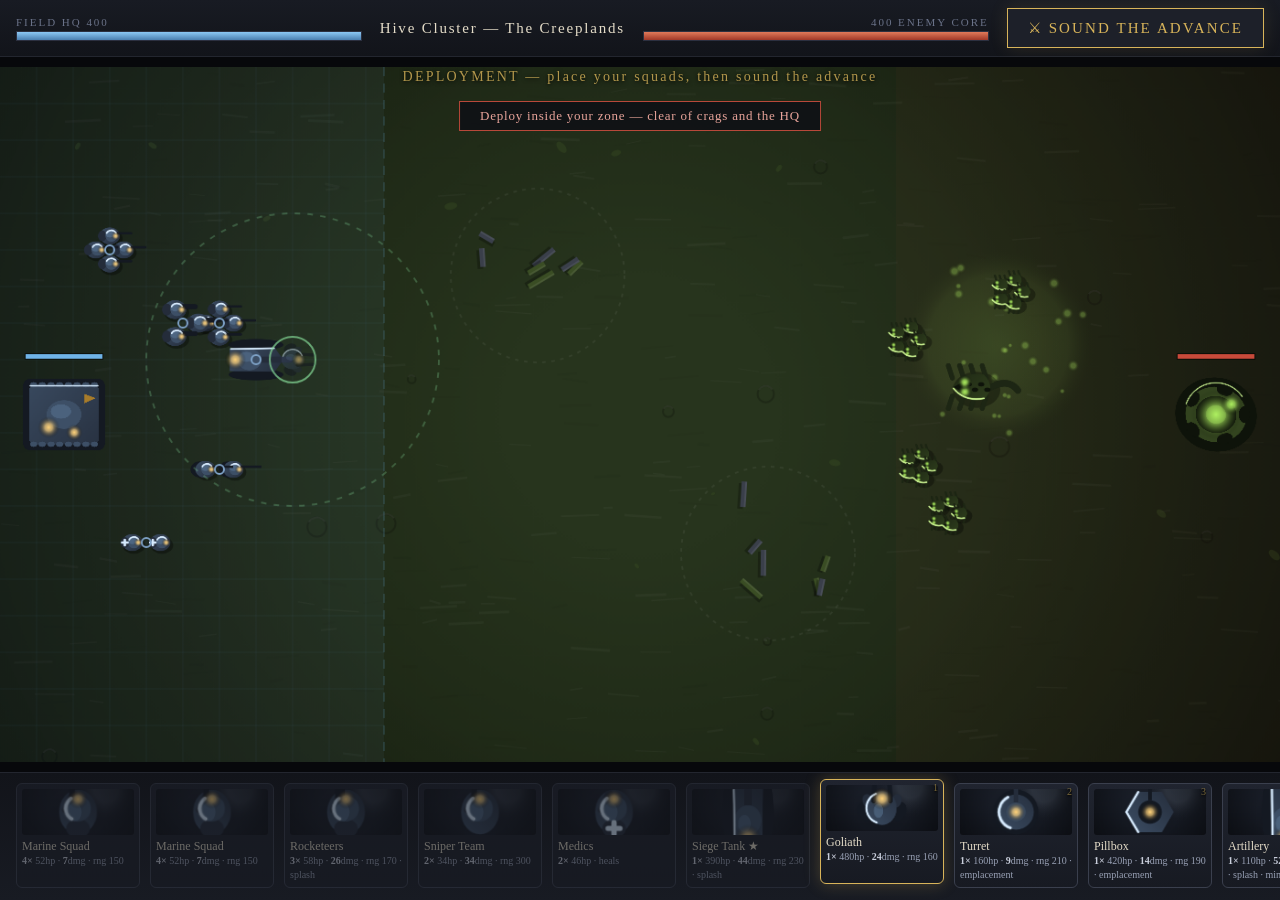
==== test_battle.html @ eaf5f0dc "Initial commit: Trifold Ironmarch Co-Authored-By: Claude Fable 5 <noreply@anthropic.com>" ====
<!DOCTYPE html>
<html>
<head>
<meta charset="utf-8">
<title>ironmarch dev harness</title>
<link rel="stylesheet" href="css/style.css">
</head>
<body>
<div id="title" class="screen hidden"><button id="btnStart"></button><button id="btnResume"></button><p id="titleStats"></p></div>
<div id="map" class="screen hidden">
  <div class="topBar"><div><div id="mapActName" class="actName"></div><div id="mapBlurb" class="dim small"></div></div>
  <div class="topStats"><span id="barScrap" class="stat gold"></span><span id="barRoster" class="stat"></span><span id="barRelics"></span><button id="btnRosterMap">THE COLUMN</button></div></div>
  <canvas id="mapCanvas"></canvas>
</div>
<div id="battle" class="screen">
  <div class="battleTop">
    <div class="hpBlock"><div class="hpLabel">FIELD HQ <span id="hqNum"></span></div><div class="hpTrack"><div id="hqFill" class="hpFill blue"></div></div></div>
    <div id="encName" class="encName"></div>
    <div class="hpBlock right"><div class="hpLabel"><span id="coreNum"></span> ENEMY CORE</div><div class="hpTrack"><div id="coreFill" class="hpFill red"></div></div></div>
    <div class="battleCtl">
      <button id="btnFight" class="fightBtn">⚔ SOUND THE ADVANCE</button>
      <div id="speedBox" class="speedBox hidden"><button id="spd0">❚❚</button><button id="spd1" class="on">1×</button><button id="spd2">2×</button></div>
      <div id="reserveBox" class="hidden"><div class="hpLabel">RESERVE DROPS <span id="reserveNum"></span></div><div class="reserveTrack"><div id="reserveFill"></div></div></div>
    </div>
  </div>
  <div class="canvasWrap"><canvas id="battleCanvas"></canvas><div id="phaseBanner"></div><div id="hintBanner" class="hidden"></div></div>
  <div id="tray"></div>
</div>
<div id="overlay" class="screen hidden"></div>

<script src="js/defs.js"></script>
<script src="js/core.js"></script>
<script src="js/sprites.js"></script>
<script src="js/sim.js"></script>
<script src="js/combat.js"></script>
<script src="js/render.js"></script>
<script src="js/run.js"></script>
<script src="js/meta.js"></script>
<script src="js/ui.js"></script>
<script>
window.addEventListener('DOMContentLoaded', () => {
  const errs = [];
  window.onerror = m => errs.push(m);
  Meta.load(); Render.init(); UI.init();

  const q = new URLSearchParams(location.search);
  const mode = q.get('mode') || 'place';
  const enc = q.get('enc') || 'm_tyrant';

  G.run = {
    roster: ['marine','marine','rocketeer','sniper','medic','siegetank','goliath','turret','pillbox','artillery']
      .map(id => ({ id, up: false })),
    relics: ['r_veterans'], scrap: 60, act: q.get('act') ? +q.get('act') : 0,
    floor: 0, pos: 0, map: null, seen: [],
  };
  G.run.roster[5].up = true;   // one starred squad for the visuals

  if (mode === 'map') {
    Run.start();
    G.run.floor = 0; G.run.pos = 0; G.run.map[0][0].done = true;
    UI.showMap();
    document.title = errs.length ? 'ERRORS: ' + errs.join('|') : 'MAP OK';
    return;
  }

  startBattle(enc);
  const b = G.battle;
  // scripted placement
  const spots = [[3,5],[3,9],[5,7],[6,11],[4,13],[7,8],[8,5],[2,7]];
  let si = 0;
  for (let i = 0; i < (mode === 'place' ? 6 : 8); i++) {
    b.selected = i;
    let guard = 0;
    while (!b.deployed[i] && guard++ < 40) {
      const s = spots[si % spots.length]; si++;
      fieldClick(b, s[0] * 40, s[1] * 40);
      if (!b.deployed[i]) fieldClick(b, 80 + Math.random() * 300, 60 + Math.random() * 620);
    }
  }
  if (mode === 'place') {
    // leave one squad armed with a ghost under the cursor
    b.selected = 6;
    Render.mouse = { wx: 320, wy: 300, over: true };
    UI.refreshTray(b);
    Render.draw(b);
  } else {
    beginFight(b);
    const T = +(q.get('t') || 14);
    for (let i = 0; i < T / 0.033; i++) { battleTick(0.033); if (!G.battle) break; }
    if (G.battle) { UI.refreshTray(G.battle); Render.draw(G.battle); }
  }
  document.title = errs.length ? 'ERRORS: ' + errs.join('|') : 'RENDER OK';
});
</script>
</body>
</html>
---- css/style.css ----
/* ============================================================================
   TRIFOLD: IRONMARCH — dark painterly gothic UI
   ========================================================================== */
* { margin: 0; padding: 0; box-sizing: border-box; }

:root {
  --ink: #0c0d11;
  --panel: #16181f;
  --panel2: #1d2029;
  --line: #3a3f4d;
  --text: #c9cedb;
  --dim: #6a7288;
  --gold: #d8b45a;
  --blood: #b8483a;
  --blue: #6fb3e8;
  --serif: Georgia, 'Palatino Linotype', 'Times New Roman', serif;
}

html, body { height: 100%; }
body {
  background: var(--ink);
  color: var(--text);
  font-family: var(--serif);
  overflow: hidden;
}

.hidden { display: none !important; }
.dim { color: var(--dim); }
.small { font-size: 12px; }
.gold { color: var(--gold); }

.screen { position: absolute; inset: 0; display: flex; flex-direction: column; }

button {
  font-family: var(--serif);
  background: var(--panel2);
  color: var(--text);
  border: 1px solid var(--line);
  padding: 9px 18px;
  cursor: pointer;
  font-size: 14px;
  letter-spacing: 0.06em;
  transition: border-color .15s, color .15s, background .15s;
}
button:hover:not(:disabled) { border-color: var(--gold); color: #efe6cd; }
button:disabled { opacity: 0.4; cursor: default; }
.ghostBtn { background: transparent; border-color: #2c3040; color: var(--dim); }
.bigBtn { font-size: 18px; padding: 14px 44px; letter-spacing: 0.22em; }

/* ======================= TITLE ======================= */
#title {
  align-items: center; justify-content: center;
  background:
    radial-gradient(ellipse at 50% 118%, #2a1b1466 0%, transparent 60%),
    radial-gradient(ellipse at 82% 8%, #1a222e88 0%, transparent 50%),
    linear-gradient(#0b0c10, #101218 55%, #0b0c10);
}
.titleInner { text-align: center; }
.titleKicker { letter-spacing: 0.55em; color: var(--dim); font-size: 13px; }
.titleName {
  font-size: 92px; font-weight: normal; letter-spacing: 0.18em;
  color: #e4dcc8;
  text-shadow: 0 0 34px #d8b45a33, 0 3px 0 #0006, 0 0 2px #d8b45a55;
  margin: 6px 0 4px;
}
.titleSub { color: #8b93a8; line-height: 1.7; margin-bottom: 34px; }
.titleBtns { align-items: center; }
#titleStats { margin-top: 26px; letter-spacing: 0.08em; font-size: 13px; }

/* ======================= TOP BARS ======================= */
.topBar {
  display: flex; justify-content: space-between; align-items: center;
  padding: 12px 22px; border-bottom: 1px solid #23262f;
  background: linear-gradient(#191c24, #14161d);
}
.actName { font-size: 20px; letter-spacing: 0.14em; color: #e4dcc8; }
.topStats { display: flex; gap: 14px; align-items: center; }
.stat { font-size: 15px; letter-spacing: 0.05em; }
.relicGem {
  display: inline-block; min-width: 26px; text-align: center;
  background: #242835; border: 1px solid var(--gold); border-radius: 50%;
  padding: 4px 3px; margin-right: 4px; font-size: 11px; color: var(--gold);
  cursor: help;
}

/* ======================= MAP ======================= */
#map { background: #0b0c10; }
#mapCanvas { flex: 1; width: 100%; height: 100%; cursor: pointer; }

/* ======================= BATTLE ======================= */
#battle { background: #0b0c10; }
.battleTop {
  display: grid; grid-template-columns: 1fr auto 1fr auto; gap: 18px; align-items: center;
  padding: 8px 16px; background: linear-gradient(#181b23, #12141a);
  border-bottom: 1px solid #23262f;
}
.hpBlock .hpLabel { font-size: 11px; letter-spacing: 0.18em; color: var(--dim); margin-bottom: 3px; }
.hpBlock.right { text-align: right; }
.hpTrack { height: 10px; background: #000a; border: 1px solid #2c3040; }
.hpFill { height: 100%; transition: width .2s; }
.hpFill.blue { background: linear-gradient(#8cc8f4, #4a7fb0); }
.hpFill.red { background: linear-gradient(#e07a5a, #a03828); float: right; }
.encName { font-size: 15px; letter-spacing: 0.12em; color: #e4dcc8; }

.battleCtl { display: flex; gap: 12px; align-items: center; }
.fightBtn {
  border-color: var(--gold); color: var(--gold);
  letter-spacing: 0.14em; font-size: 15px; padding: 10px 20px;
  box-shadow: 0 0 18px #d8b45a22;
}
.fightBtn:hover { background: #d8b45a1a; }
.speedBox button { padding: 4px 10px; font-size: 12px; }
.speedBox .on { border-color: var(--gold); color: var(--gold); }
#reserveBox .hpLabel { margin-bottom: 2px; }
.reserveTrack { height: 5px; width: 110px; background: #000a; border: 1px solid #2c3040; }
#reserveFill { height: 100%; background: var(--gold); }
#reserveNum { color: var(--gold); }

.canvasWrap { position: relative; flex: 1; min-height: 0; display: flex; }
#battleCanvas {
  width: 100%; height: 100%; object-fit: contain; margin: auto;
  background: #07080b; cursor: crosshair;
}
#phaseBanner {
  position: absolute; top: 12px; left: 50%; transform: translateX(-50%);
  color: #d8b45acc; font-size: 14px; letter-spacing: 0.16em; pointer-events: none;
  text-shadow: 0 1px 4px #000;
}
#hintBanner {
  position: absolute; top: 44px; left: 50%; transform: translateX(-50%);
  background: #0e1015dd; border: 1px solid var(--blood); color: #e8a49a;
  padding: 6px 20px; font-size: 13px; letter-spacing: 0.06em; pointer-events: none;
}

/* ======================= ROSTER TRAY ======================= */
#tray {
  display: flex; gap: 10px; align-items: stretch; overflow-x: auto;
  padding: 10px 16px 12px; background: linear-gradient(#12141a, #181b23);
  border-top: 1px solid #23262f; min-height: 128px;
}
.chip {
  position: relative; width: 124px; flex-shrink: 0;
  background: linear-gradient(#20242f, #171a22);
  border: 1px solid var(--line); border-radius: 6px;
  padding: 5px; cursor: pointer; user-select: none;
  transition: transform .12s, border-color .12s, box-shadow .12s;
}
.chip:hover { transform: translateY(-4px); border-color: #8b93a8; z-index: 5; }
.chip.selected { border-color: var(--gold); box-shadow: 0 0 16px #d8b45a44; transform: translateY(-4px); }
.chip.deployed { opacity: 0.42; cursor: default; }
.chip.deployed:hover { transform: none; border-color: var(--line); }
.chip.wiped { opacity: 0.25; cursor: default; filter: grayscale(1); }
.chip.wiped::after {
  content: 'WIPED'; position: absolute; inset: auto 0 40%;
  text-align: center; color: var(--blood); letter-spacing: 0.3em; font-size: 12px;
}
.chipArt { width: 100%; height: 46px; display: block; border-radius: 3px; object-fit: cover; }
.chipName { font-size: 12px; margin-top: 4px; color: #e4dcc8; white-space: nowrap; overflow: hidden; }
.chipStats { font-size: 10px; line-height: 1.4; color: #98a0b4; }
.chipStats b { color: #c9cedb; }
.chip[data-hotkey]:not([data-hotkey=""])::before {
  content: attr(data-hotkey);
  position: absolute; top: 2px; right: 5px; z-index: 2;
  font-size: 10px; color: #d8b45a88; text-shadow: 0 1px 2px #000;
}
.trayNote { align-self: center; margin-left: 8px; line-height: 1.5; flex-shrink: 0; }

/* ======================= CARDS (overlays) ======================= */
.card {
  position: relative; width: 158px; flex-shrink: 0;
  background: linear-gradient(#20242f, #171a22);
  border: 1px solid var(--line); border-radius: 6px;
  padding: 8px 8px 9px; cursor: pointer; user-select: none;
  transition: transform .12s, border-color .12s, box-shadow .12s;
}
.card:hover { transform: translateY(-6px); border-color: #8b93a8; box-shadow: 0 8px 24px #000c; z-index: 5; }
.card.small { width: 132px; }
.card.small .cardArt { height: 66px; }
.card.sold { opacity: 0.3; pointer-events: none; }
.card.pickable:hover { border-color: var(--gold); }
.card.rar-uncommon { border-color: #4a6a8a; }
.card.rar-rare { border-color: #8a6a2a; }
.card.upgraded { box-shadow: inset 0 0 18px #d8b45a22; }
.card.upgraded .cardName { color: var(--gold); }

.cardArt { width: 100%; height: 88px; display: block; border-radius: 3px; }
.cardName { font-size: 13px; margin-top: 6px; color: #e4dcc8; letter-spacing: 0.03em; }
.cardType { font-size: 9px; letter-spacing: 0.2em; color: var(--dim); margin: 2px 0 4px; }
.cardDesc { font-size: 11px; line-height: 1.45; color: #98a0b4; min-height: 26px; }
.cardDesc b { color: #c9cedb; }
.cardPrice {
  margin-top: 6px; text-align: center; color: var(--gold);
  border-top: 1px solid #2c3040; padding-top: 5px; font-size: 13px;
}

/* ======================= OVERLAY PANELS ======================= */
#overlay {
  align-items: center; justify-content: center;
  background: #07080bee;
}
.panel {
  max-width: 880px; max-height: 92vh; overflow-y: auto;
  background: linear-gradient(#191c25, #12141b);
  border: 1px solid var(--line); outline: 1px solid #23262f; outline-offset: 5px;
  padding: 34px 44px; text-align: center;
}
.panel h2 { letter-spacing: 0.2em; font-weight: normal; color: #e4dcc8; margin-bottom: 14px; }
.panel h2.loss, .panel .loss { color: var(--blood); }
.panel h2.loss { text-shadow: 0 0 22px #b8483a44; }
.panel h2.win { color: var(--gold); text-shadow: 0 0 22px #d8b45a44; }
.panel p { margin-bottom: 12px; line-height: 1.6; }
.evText { color: #aab2c4; font-style: italic; }
.relicGain { color: #b8a8e0; }
.cardRow { display: flex; gap: 12px; justify-content: center; margin: 16px 0 20px; }
.cardRow.wrap { flex-wrap: wrap; max-width: 780px; }
.relicRow { display: flex; flex-direction: column; gap: 8px; margin: 6px 0 16px; }
.relicShopItem { text-align: left; font-size: 13px; }
.btnRow { display: flex; gap: 12px; justify-content: center; }
.btnCol { display: flex; flex-direction: column; gap: 10px; margin-top: 10px; }
.btnCol button { font-size: 15px; padding: 12px 20px; }
#unlockList { margin: 10px 0; }

/* scrollbars */
::-webkit-scrollbar { width: 10px; height: 10px; }
::-webkit-scrollbar-track { background: #0e1015; }
::-webkit-scrollbar-thumb { background: #2c3040; border-radius: 5px; }
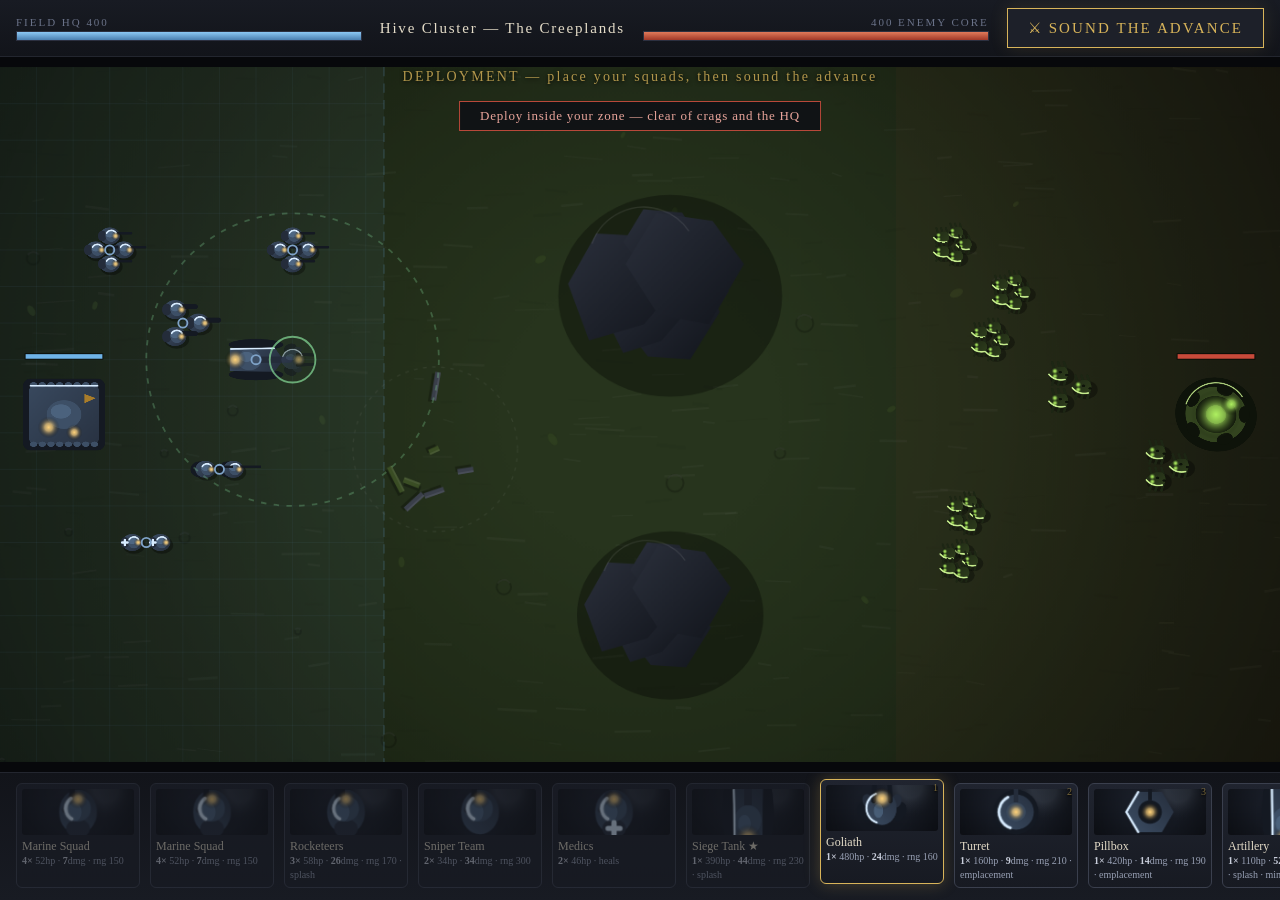
==== commit 6a9a6faf: "Portrait play, battlefield camera, main menu overhaul, settings - Camera: canvas at native device re" ====
--- a/test_battle.html
+++ b/test_battle.html
@@ -40,7 +40,17 @@
 <script>
 window.addEventListener('DOMContentLoaded', () => {
   const errs = [];
-  window.onerror = m => errs.push(m);
+  window.onerror = (m, src, line) => {
+    errs.push(`${m} @ ${(src || '').split('/').pop()}:${line}`);
+    let box = document.getElementById('errBox');
+    if (!box) {
+      box = document.createElement('pre');
+      box.id = 'errBox';
+      box.style.cssText = 'position:fixed;top:0;left:0;z-index:999;background:#300;color:#f88;padding:6px;font-size:11px;max-width:100%;white-space:pre-wrap';
+      document.body.appendChild(box);
+    }
+    box.textContent = errs.join('\n');
+  };
   Meta.load(); Render.init(); UI.init();
 
   const q = new URLSearchParams(location.search);
@@ -55,6 +65,9 @@
   };
   G.run.roster[5].up = true;   // one starred squad for the visuals
 
+  if (mode === 'armory') { UI.showArmory(); document.title = errs.length ? 'ERRORS' : 'ARMORY OK'; return; }
+  if (mode === 'settings') { UI.showSettings(() => {}); document.title = errs.length ? 'ERRORS' : 'SETTINGS OK'; return; }
+  if (mode === 'menu') { G.screen = 'map'; UI.showMenu(); document.title = errs.length ? 'ERRORS' : 'MENU OK'; return; }
   if (mode === 'map') {
     Run.start();
     G.run.floor = 0; G.run.pos = 0; G.run.map[0][0].done = true;
--- a/css/style.css
+++ b/css/style.css
@@ -22,7 +22,11 @@
   color: var(--text);
   font-family: var(--serif);
   overflow: hidden;
-}
+  -webkit-user-select: none; user-select: none;
+  -webkit-tap-highlight-color: transparent;
+  overscroll-behavior: none;
+}
+canvas { touch-action: none; }
 
 .hidden { display: none !important; }
 .dim { color: var(--dim); }
@@ -42,7 +46,9 @@
   letter-spacing: 0.06em;
   transition: border-color .15s, color .15s, background .15s;
 }
-button:hover:not(:disabled) { border-color: var(--gold); color: #efe6cd; }
+@media (hover: hover) {
+  button:hover:not(:disabled) { border-color: var(--gold); color: #efe6cd; }
+}
 button:disabled { opacity: 0.4; cursor: default; }
 .ghostBtn { background: transparent; border-color: #2c3040; color: var(--dim); }
 .bigBtn { font-size: 18px; padding: 14px 44px; letter-spacing: 0.22em; }
@@ -55,7 +61,8 @@
     radial-gradient(ellipse at 82% 8%, #1a222e88 0%, transparent 50%),
     linear-gradient(#0b0c10, #101218 55%, #0b0c10);
 }
-.titleInner { text-align: center; }
+#titleCanvas { position: absolute; inset: 0; width: 100%; height: 100%; }
+.titleInner { text-align: center; position: relative; z-index: 1; padding: 0 16px; }
 .titleKicker { letter-spacing: 0.55em; color: var(--dim); font-size: 13px; }
 .titleName {
   font-size: 92px; font-weight: normal; letter-spacing: 0.18em;
@@ -65,6 +72,7 @@
 }
 .titleSub { color: #8b93a8; line-height: 1.7; margin-bottom: 34px; }
 .titleBtns { align-items: center; }
+.titleBtns .btnRow { margin-top: 6px; }
 #titleStats { margin-top: 26px; letter-spacing: 0.08em; font-size: 13px; }
 
 /* ======================= TOP BARS ======================= */
@@ -118,7 +126,7 @@
 
 .canvasWrap { position: relative; flex: 1; min-height: 0; display: flex; }
 #battleCanvas {
-  width: 100%; height: 100%; object-fit: contain; margin: auto;
+  width: 100%; height: 100%;
   background: #07080b; cursor: crosshair;
 }
 #phaseBanner {
@@ -145,10 +153,12 @@
   padding: 5px; cursor: pointer; user-select: none;
   transition: transform .12s, border-color .12s, box-shadow .12s;
 }
-.chip:hover { transform: translateY(-4px); border-color: #8b93a8; z-index: 5; }
+@media (hover: hover) {
+  .chip:hover { transform: translateY(-4px); border-color: #8b93a8; z-index: 5; }
+  .chip.deployed:hover { transform: none; border-color: var(--line); }
+}
 .chip.selected { border-color: var(--gold); box-shadow: 0 0 16px #d8b45a44; transform: translateY(-4px); }
 .chip.deployed { opacity: 0.42; cursor: default; }
-.chip.deployed:hover { transform: none; border-color: var(--line); }
 .chip.wiped { opacity: 0.25; cursor: default; filter: grayscale(1); }
 .chip.wiped::after {
   content: 'WIPED'; position: absolute; inset: auto 0 40%;
@@ -173,11 +183,13 @@
   padding: 8px 8px 9px; cursor: pointer; user-select: none;
   transition: transform .12s, border-color .12s, box-shadow .12s;
 }
-.card:hover { transform: translateY(-6px); border-color: #8b93a8; box-shadow: 0 8px 24px #000c; z-index: 5; }
+@media (hover: hover) {
+  .card:hover { transform: translateY(-6px); border-color: #8b93a8; box-shadow: 0 8px 24px #000c; z-index: 5; }
+  .card.pickable:hover { border-color: var(--gold); }
+}
 .card.small { width: 132px; }
 .card.small .cardArt { height: 66px; }
 .card.sold { opacity: 0.3; pointer-events: none; }
-.card.pickable:hover { border-color: var(--gold); }
 .card.rar-uncommon { border-color: #4a6a8a; }
 .card.rar-rare { border-color: #8a6a2a; }
 .card.upgraded { box-shadow: inset 0 0 18px #d8b45a22; }
@@ -199,7 +211,7 @@
   background: #07080bee;
 }
 .panel {
-  max-width: 880px; max-height: 92vh; overflow-y: auto;
+  max-width: min(880px, 94vw); max-height: 92vh; overflow-y: auto;
   background: linear-gradient(#191c25, #12141b);
   border: 1px solid var(--line); outline: 1px solid #23262f; outline-offset: 5px;
   padding: 34px 44px; text-align: center;
@@ -211,7 +223,7 @@
 .panel p { margin-bottom: 12px; line-height: 1.6; }
 .evText { color: #aab2c4; font-style: italic; }
 .relicGain { color: #b8a8e0; }
-.cardRow { display: flex; gap: 12px; justify-content: center; margin: 16px 0 20px; }
+.cardRow { display: flex; flex-wrap: wrap; gap: 12px; justify-content: center; margin: 16px 0 20px; }
 .cardRow.wrap { flex-wrap: wrap; max-width: 780px; }
 .relicRow { display: flex; flex-direction: column; gap: 8px; margin: 6px 0 16px; }
 .relicShopItem { text-align: left; font-size: 13px; }
@@ -224,3 +236,65 @@
 ::-webkit-scrollbar { width: 10px; height: 10px; }
 ::-webkit-scrollbar-track { background: #0e1015; }
 ::-webkit-scrollbar-thumb { background: #2c3040; border-radius: 5px; }
+
+/* ======================= MENUS & SETTINGS ======================= */
+.menuBtn { padding: 6px 13px; font-size: 16px; line-height: 1; }
+button.armed { border-color: var(--blood); color: var(--blood); }
+.setList { margin: 6px auto 0; max-width: 380px; text-align: left; }
+.setRow {
+  display: flex; justify-content: space-between; align-items: center; gap: 24px;
+  padding: 9px 0; border-bottom: 1px solid #23262f; font-size: 14px;
+}
+.setRow button { padding: 5px 14px; font-size: 12px; min-width: 56px; }
+.setOpts { display: flex; gap: 6px; }
+.setRow button.on { border-color: var(--gold); color: var(--gold); }
+.card.locked { opacity: 0.45; filter: grayscale(0.9); cursor: default; }
+.lockNote {
+  position: absolute; inset: auto 4px 34%;
+  text-align: center; color: var(--gold); font-size: 10px; letter-spacing: 0.08em;
+  text-shadow: 0 1px 3px #000, 0 0 8px #000;
+}
+
+/* ======================= PHONES ======================= */
+/* Compact chrome on short screens (landscape phones) so the field gets the room. */
+@media (max-height: 520px) {
+  .topBar { padding: 6px 12px; }
+  .actName { font-size: 15px; }
+  .battleTop { gap: 10px; padding: 4px 10px; }
+  .fightBtn { font-size: 12px; padding: 7px 12px; }
+  .encName { font-size: 11px; }
+  .hpTrack { width: 120px; }
+  #tray { min-height: 92px; padding: 6px 10px 8px; gap: 7px; }
+  .chip { width: 92px; padding: 4px; }
+  .chipArt { height: 34px; }
+  .chipName { font-size: 10px; margin-top: 3px; }
+  .chipStats { font-size: 8.5px; }
+  .trayNote { font-size: 10px; }
+  .panel { padding: 18px 20px; max-height: 96vh; }
+  .card { width: 118px; }
+  .card .cardArt { height: 62px; }
+  .card.small { width: 108px; }
+  .card.small .cardArt { height: 54px; }
+  .titleName { font-size: 54px; }
+  .bigBtn { font-size: 15px; padding: 10px 30px; }
+  body { padding: env(safe-area-inset-top) env(safe-area-inset-right) env(safe-area-inset-bottom) env(safe-area-inset-left); }
+}
+
+/* Portrait phones: stack the battle HUD, wrap the bars */
+@media (max-width: 700px) and (orientation: portrait) {
+  .battleTop { display: flex; flex-wrap: wrap; gap: 4px 10px; padding: 6px 10px; }
+  .encName { order: 0; width: 100%; text-align: center; font-size: 11px; }
+  .battleTop .hpBlock { order: 1; flex: 1; }
+  .battleTop .hpBlock.right { order: 2; flex: 1; }
+  .battleCtl { order: 3; width: 100%; justify-content: center; flex-wrap: wrap; gap: 8px; }
+  .fightBtn { font-size: 12px; padding: 8px 14px; }
+  .topBar { flex-wrap: wrap; gap: 6px 12px; padding: 8px 12px; }
+  .topStats { flex-wrap: wrap; gap: 8px; }
+  .actName { font-size: 16px; }
+  #tray { min-height: 104px; padding: 8px 10px 10px; gap: 8px; }
+  .chip { width: 104px; }
+  .chipArt { height: 38px; }
+  .panel { padding: 20px 16px; }
+  .titleName { font-size: 54px; letter-spacing: 0.12em; }
+  .titleSub { font-size: 13px; }
+}
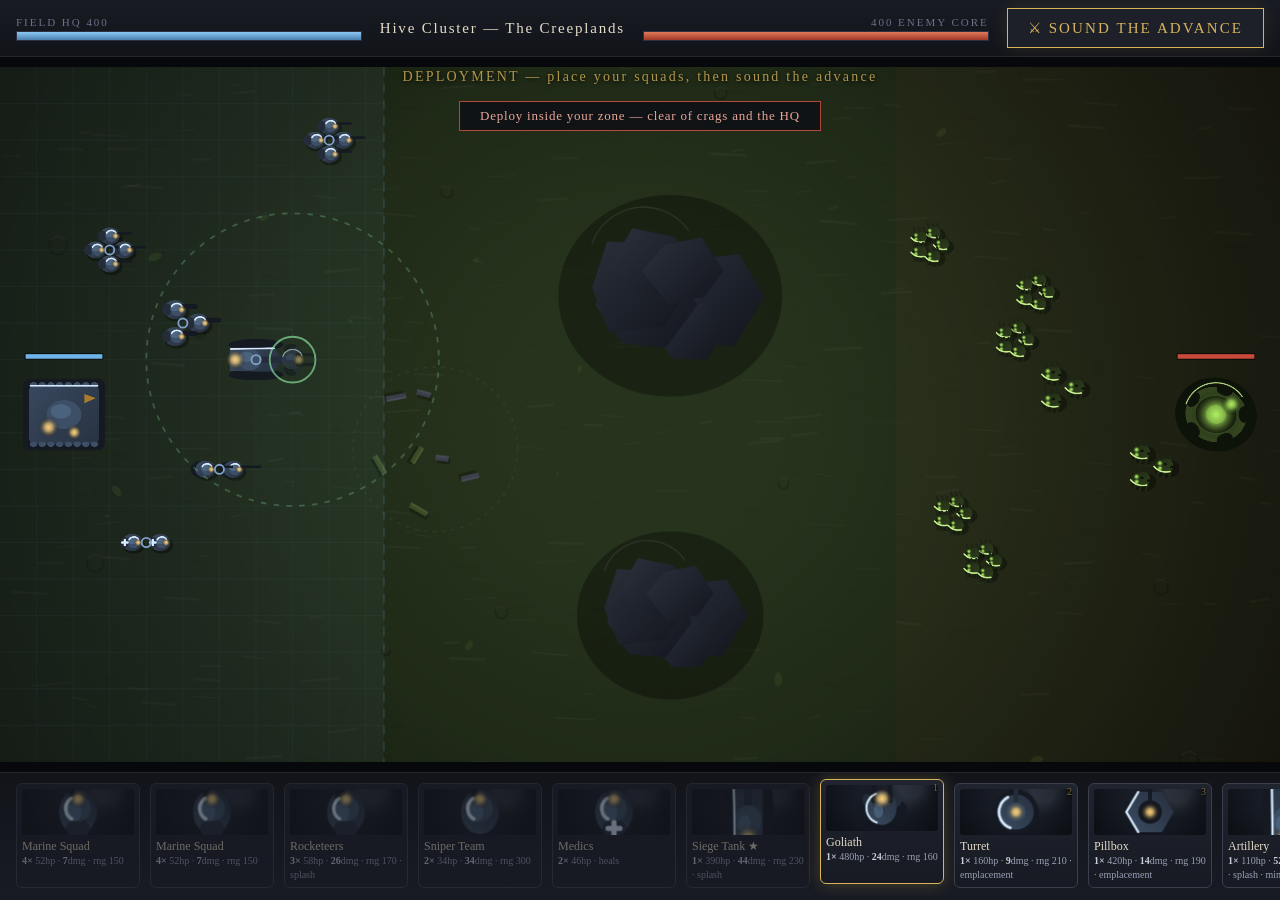
==== commit 67839f8d: "System back navigation + save export/import - Android back gesture / browser back now drives the gam" ====
--- a/test_battle.html
+++ b/test_battle.html
@@ -67,6 +67,8 @@
 
   if (mode === 'armory') { UI.showArmory(); document.title = errs.length ? 'ERRORS' : 'ARMORY OK'; return; }
   if (mode === 'settings') { UI.showSettings(() => {}); document.title = errs.length ? 'ERRORS' : 'SETTINGS OK'; return; }
+  if (mode === 'export') { UI.showSaveData('export'); document.title = errs.length ? 'ERRORS' : 'EXPORT OK'; return; }
+  if (mode === 'import') { UI.showSaveData('import'); document.title = errs.length ? 'ERRORS' : 'IMPORT OK'; return; }
   if (mode === 'menu') { G.screen = 'map'; UI.showMenu(); document.title = errs.length ? 'ERRORS' : 'MENU OK'; return; }
   if (mode === 'map') {
     Run.start();
--- a/css/style.css
+++ b/css/style.css
@@ -248,6 +248,12 @@
 .setRow button { padding: 5px 14px; font-size: 12px; min-width: 56px; }
 .setOpts { display: flex; gap: 6px; }
 .setRow button.on { border-color: var(--gold); color: var(--gold); }
+.saveBox {
+  width: 100%; min-height: 110px; margin: 10px 0 2px;
+  background: #0e1015; color: var(--text); border: 1px solid var(--line);
+  font: 11px/1.5 monospace; padding: 8px; resize: vertical;
+  -webkit-user-select: text; user-select: text;
+}
 .card.locked { opacity: 0.45; filter: grayscale(0.9); cursor: default; }
 .lockNote {
   position: absolute; inset: auto 4px 34%;
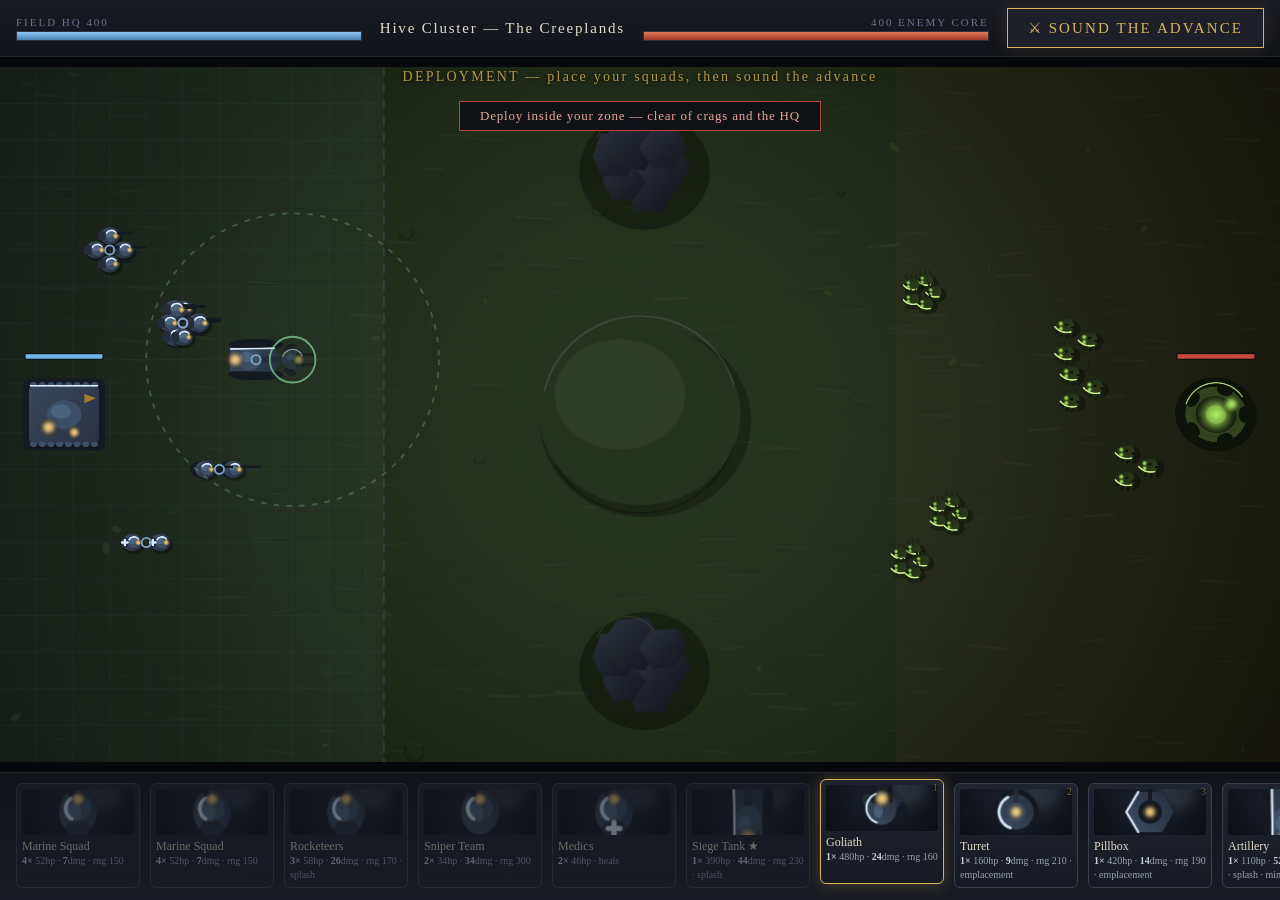
==== commit febc7e72: "OTA fix, phone title fit, two playable factions, lore codex - Service worker v2: network-first with " ====
--- a/test_battle.html
+++ b/test_battle.html
@@ -29,6 +29,7 @@
 <div id="overlay" class="screen hidden"></div>
 
 <script src="js/defs.js"></script>
+<script src="js/lore.js"></script>
 <script src="js/core.js"></script>
 <script src="js/sprites.js"></script>
 <script src="js/sim.js"></script>
@@ -57,15 +58,24 @@
   const mode = q.get('mode') || 'place';
   const enc = q.get('enc') || 'm_tyrant';
 
+  const pfac = q.get('pfac') || 'vanguard';
+  const testRosters = {
+    vanguard:  ['marine','marine','rocketeer','sniper','medic','siegetank','goliath','turret','pillbox','artillery'],
+    syndicate: ['enforcer','enforcer','gunhand','marauder','arbalest','sawbones','dragoon','ironhide','juggernaut','demolisher'],
+    warden:    ['sentinel','sentinel','wardenguard','pikeman','marshal','halberdier','ironclad','bombard','ballista','redoubt'],
+  };
   G.run = {
-    roster: ['marine','marine','rocketeer','sniper','medic','siegetank','goliath','turret','pillbox','artillery']
-      .map(id => ({ id, up: false })),
+    fac: pfac,
+    roster: testRosters[pfac].map(id => ({ id, up: false })),
     relics: ['r_veterans'], scrap: 60, act: q.get('act') ? +q.get('act') : 0,
     floor: 0, pos: 0, map: null, seen: [],
   };
   G.run.roster[5].up = true;   // one starred squad for the visuals
 
   if (mode === 'armory') { UI.showArmory(); document.title = errs.length ? 'ERRORS' : 'ARMORY OK'; return; }
+  if (mode === 'facselect') { UI.showFactionSelect(); document.title = errs.length ? 'ERRORS' : 'FACSELECT OK'; return; }
+  if (mode === 'codex') { UI.showCodex(); document.title = errs.length ? 'ERRORS' : 'CODEX OK'; return; }
+  if (mode === 'codexfac') { UI.showCodexFaction(q.get('fac') || 'syndicate'); document.title = errs.length ? 'ERRORS' : 'CODEXFAC OK'; return; }
   if (mode === 'settings') { UI.showSettings(() => {}); document.title = errs.length ? 'ERRORS' : 'SETTINGS OK'; return; }
   if (mode === 'export') { UI.showSaveData('export'); document.title = errs.length ? 'ERRORS' : 'EXPORT OK'; return; }
   if (mode === 'import') { UI.showSaveData('import'); document.title = errs.length ? 'ERRORS' : 'IMPORT OK'; return; }
--- a/css/style.css
+++ b/css/style.css
@@ -63,17 +63,23 @@
 }
 #titleCanvas { position: absolute; inset: 0; width: 100%; height: 100%; }
 .titleInner { text-align: center; position: relative; z-index: 1; padding: 0 16px; }
-.titleKicker { letter-spacing: 0.55em; color: var(--dim); font-size: 13px; }
+.titleKicker { letter-spacing: clamp(0.24em, 1.4vw, 0.55em); color: var(--dim); font-size: clamp(11px, 3vw, 13px); }
 .titleName {
-  font-size: 92px; font-weight: normal; letter-spacing: 0.18em;
+  font-size: clamp(36px, 10.5vw, 92px); font-weight: normal;
+  letter-spacing: clamp(0.03em, 0.8vw, 0.18em);
   color: #e4dcc8;
   text-shadow: 0 0 34px #d8b45a33, 0 3px 0 #0006, 0 0 2px #d8b45a55;
   margin: 6px 0 4px;
-}
-.titleSub { color: #8b93a8; line-height: 1.7; margin-bottom: 34px; }
+  white-space: nowrap;
+}
+.titleSub { color: #8b93a8; line-height: 1.7; margin-bottom: clamp(16px, 4vh, 34px); font-size: clamp(12px, 3.4vw, 16px); }
+.titleSub br { display: none; }
+@media (min-width: 700px) { .titleSub br { display: block; } }
 .titleBtns { align-items: center; }
-.titleBtns .btnRow { margin-top: 6px; }
-#titleStats { margin-top: 26px; letter-spacing: 0.08em; font-size: 13px; }
+.titleBtns > button { width: min(320px, 80vw); }
+.titleBtns .btnRow { margin-top: 6px; flex-wrap: wrap; }
+#titleStats { margin-top: clamp(12px, 3vh, 26px); letter-spacing: 0.08em; font-size: clamp(11px, 3vw, 13px); padding: 0 10px; }
+.bigBtn { font-size: clamp(15px, 4vw, 18px); padding: clamp(10px, 2.6vw, 14px) 20px; letter-spacing: clamp(0.12em, 1vw, 0.22em); }
 
 /* ======================= TOP BARS ======================= */
 .topBar {
@@ -248,6 +254,37 @@
 .setRow button { padding: 5px 14px; font-size: 12px; min-width: 56px; }
 .setOpts { display: flex; gap: 6px; }
 .setRow button.on { border-color: var(--gold); color: var(--gold); }
+/* faction select */
+.facRow { display: flex; flex-wrap: wrap; gap: 14px; justify-content: center; margin: 16px 0 18px; }
+.facCard {
+  width: min(260px, 86vw); text-align: left; cursor: pointer;
+  background: linear-gradient(#20242f, #171a22);
+  border: 1px solid var(--line); border-radius: 6px; padding: 10px;
+  transition: transform .12s, border-color .12s, box-shadow .12s;
+}
+@media (hover: hover) {
+  .facCard:hover { transform: translateY(-5px); border-color: var(--gold); box-shadow: 0 8px 24px #000c; }
+}
+.facArt { width: 100%; height: 90px; object-fit: cover; border-radius: 3px; display: block; }
+.facName { font-size: 16px; letter-spacing: 0.1em; color: #e4dcc8; margin-top: 8px; }
+.facMotto { font-size: 12px; color: var(--gold); font-style: italic; margin: 2px 0 6px; }
+.facPerks { margin: 0 0 8px 16px; padding: 0; font-size: 11.5px; line-height: 1.5; color: #98a0b4; }
+.facStart { line-height: 1.4; }
+
+/* codex */
+.loreText { text-align: left; color: #aab2c4; line-height: 1.65; font-size: 13.5px; margin-bottom: 12px; }
+.loreUnits { margin-top: 18px; text-align: left; display: flex; flex-direction: column; gap: 10px; }
+.loreUnit {
+  display: flex; gap: 12px; align-items: flex-start;
+  border-top: 1px solid #23262f; padding-top: 10px;
+}
+.loreUnit canvas { width: 88px; height: 70px; flex-shrink: 0; border-radius: 4px; }
+.loreUnitName { color: #e4dcc8; font-size: 13px; letter-spacing: 0.06em; margin-bottom: 3px; }
+.loreUnitText { color: #98a0b4; font-size: 12px; line-height: 1.55; }
+
+/* armory sections */
+.amFac { letter-spacing: 0.18em; font-weight: normal; color: var(--gold); font-size: 14px; margin: 20px 0 2px; }
+
 .saveBox {
   width: 100%; min-height: 110px; margin: 10px 0 2px;
   background: #0e1015; color: var(--text); border: 1px solid var(--line);
@@ -281,8 +318,7 @@
   .card .cardArt { height: 62px; }
   .card.small { width: 108px; }
   .card.small .cardArt { height: 54px; }
-  .titleName { font-size: 54px; }
-  .bigBtn { font-size: 15px; padding: 10px 30px; }
+  .titleName { font-size: clamp(34px, 9vh, 54px); }
   body { padding: env(safe-area-inset-top) env(safe-area-inset-right) env(safe-area-inset-bottom) env(safe-area-inset-left); }
 }
 
@@ -301,6 +337,4 @@
   .chip { width: 104px; }
   .chipArt { height: 38px; }
   .panel { padding: 20px 16px; }
-  .titleName { font-size: 54px; letter-spacing: 0.12em; }
-  .titleSub { font-size: 13px; }
-}
+}
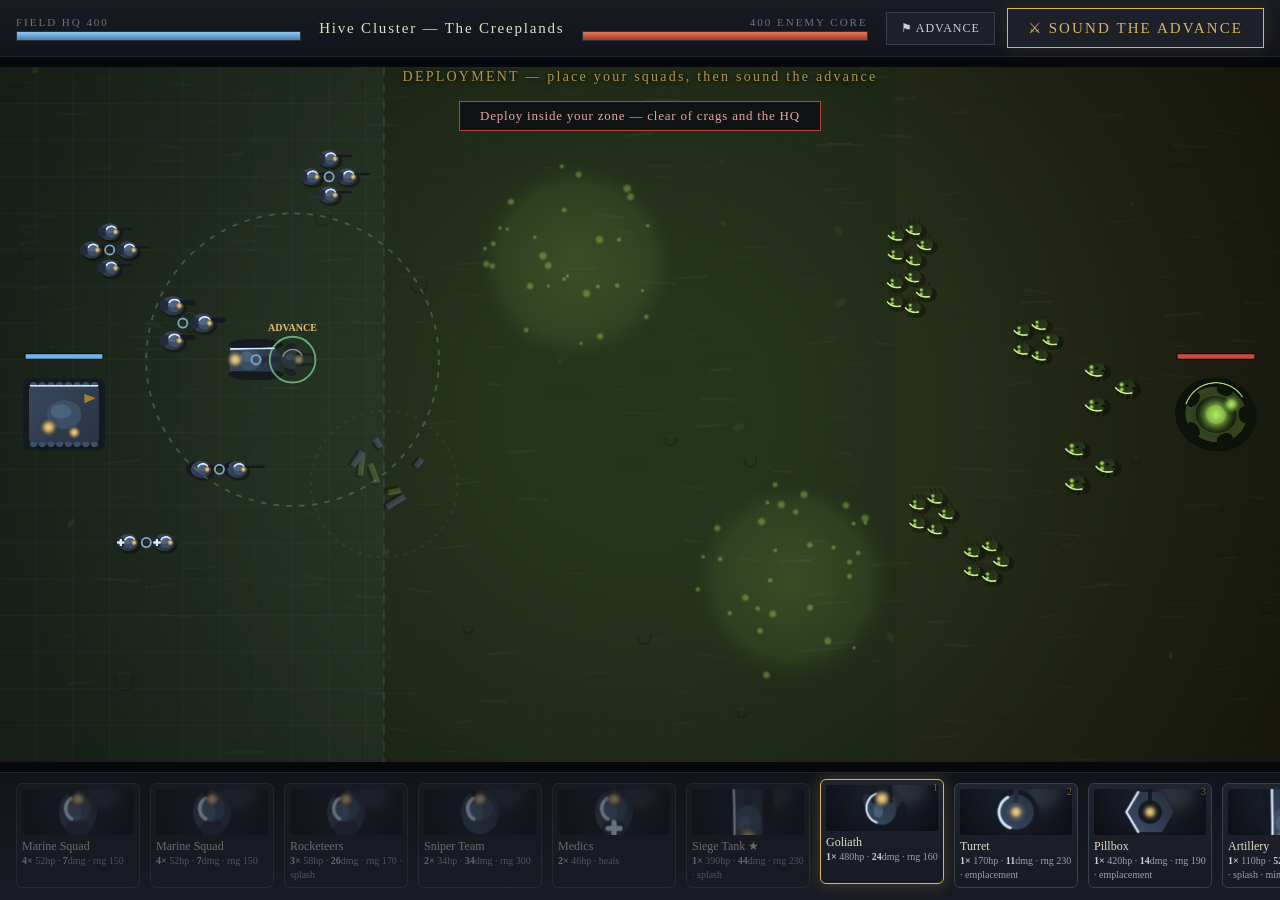
==== commit dcf814e5: "Hold-position stance, reserve clarity, and combat tuning - Hold-position stance: an ADVANCE/HOLD tog" ====
--- a/test_battle.html
+++ b/test_battle.html
@@ -18,9 +18,10 @@
     <div id="encName" class="encName"></div>
     <div class="hpBlock right"><div class="hpLabel"><span id="coreNum"></span> ENEMY CORE</div><div class="hpTrack"><div id="coreFill" class="hpFill red"></div></div></div>
     <div class="battleCtl">
+      <button id="btnStance" class="stanceBtn">⚑ ADVANCE</button>
       <button id="btnFight" class="fightBtn">⚔ SOUND THE ADVANCE</button>
       <div id="speedBox" class="speedBox hidden"><button id="spd0">❚❚</button><button id="spd1" class="on">1×</button><button id="spd2">2×</button></div>
-      <div id="reserveBox" class="hidden"><div class="hpLabel">RESERVE DROPS <span id="reserveNum"></span></div><div class="reserveTrack"><div id="reserveFill"></div></div></div>
+      <div id="reserveBox" class="hidden"><div class="hpLabel">RESERVE DROPS <span id="reserveNum"></span> <span id="reserveSquads" class="dim"></span></div><div class="reserveTrack"><div id="reserveFill"></div></div></div>
     </div>
   </div>
   <div class="canvasWrap"><canvas id="battleCanvas"></canvas><div id="phaseBanner"></div><div id="hintBanner" class="hidden"></div></div>
--- a/css/style.css
+++ b/css/style.css
@@ -125,6 +125,9 @@
 .fightBtn:hover { background: #d8b45a1a; }
 .speedBox button { padding: 4px 10px; font-size: 12px; }
 .speedBox .on { border-color: var(--gold); color: var(--gold); }
+.stanceBtn { font-size: 12px; padding: 8px 14px; letter-spacing: 0.08em; }
+.stanceBtn.on { border-color: var(--blue); color: var(--blue); box-shadow: 0 0 12px #6fb3e822; }
+#reserveSquads { font-size: 11px; }
 #reserveBox .hpLabel { margin-bottom: 2px; }
 .reserveTrack { height: 5px; width: 110px; background: #000a; border: 1px solid #2c3040; }
 #reserveFill { height: 100%; background: var(--gold); }
@@ -305,6 +308,7 @@
   .actName { font-size: 15px; }
   .battleTop { gap: 10px; padding: 4px 10px; }
   .fightBtn { font-size: 12px; padding: 7px 12px; }
+  .stanceBtn { font-size: 10.5px; padding: 6px 10px; }
   .encName { font-size: 11px; }
   .hpTrack { width: 120px; }
   #tray { min-height: 92px; padding: 6px 10px 8px; gap: 7px; }
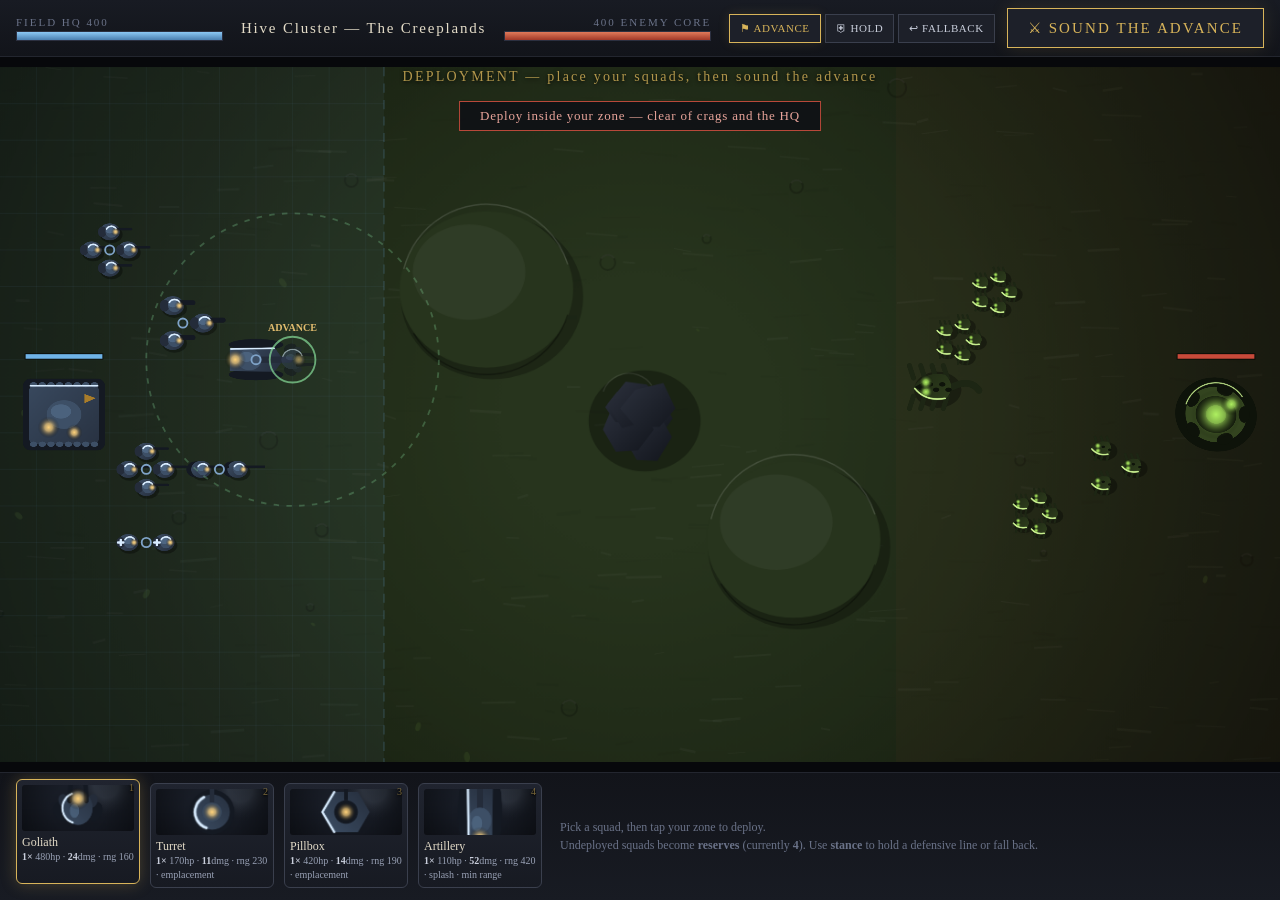
==== commit 30f03681: "Three-way stance orders, Fallback, and a visible game version - Stance is now three live standing or" ====
--- a/test_battle.html
+++ b/test_battle.html
@@ -6,7 +6,7 @@
 <link rel="stylesheet" href="css/style.css">
 </head>
 <body>
-<div id="title" class="screen hidden"><button id="btnStart"></button><button id="btnResume"></button><p id="titleStats"></p></div>
+<div id="title" class="screen hidden"><button id="btnStart"></button><button id="btnResume"></button><p id="titleStats"></p><div id="versionTag"></div></div>
 <div id="map" class="screen hidden">
   <div class="topBar"><div><div id="mapActName" class="actName"></div><div id="mapBlurb" class="dim small"></div></div>
   <div class="topStats"><span id="barScrap" class="stat gold"></span><span id="barRoster" class="stat"></span><span id="barRelics"></span><button id="btnRosterMap">THE COLUMN</button></div></div>
@@ -18,10 +18,15 @@
     <div id="encName" class="encName"></div>
     <div class="hpBlock right"><div class="hpLabel"><span id="coreNum"></span> ENEMY CORE</div><div class="hpTrack"><div id="coreFill" class="hpFill red"></div></div></div>
     <div class="battleCtl">
-      <button id="btnStance" class="stanceBtn">⚑ ADVANCE</button>
+      <div id="stanceBox" class="stanceBox">
+        <button id="stnAdvance" class="stanceBtn on">⚑ ADVANCE</button>
+        <button id="stnHold" class="stanceBtn">⛨ HOLD</button>
+        <button id="stnFallback" class="stanceBtn">↩ FALLBACK</button>
+      </div>
       <button id="btnFight" class="fightBtn">⚔ SOUND THE ADVANCE</button>
       <div id="speedBox" class="speedBox hidden"><button id="spd0">❚❚</button><button id="spd1" class="on">1×</button><button id="spd2">2×</button></div>
       <div id="reserveBox" class="hidden"><div class="hpLabel">RESERVE DROPS <span id="reserveNum"></span> <span id="reserveSquads" class="dim"></span></div><div class="reserveTrack"><div id="reserveFill"></div></div></div>
+      <div id="abilityBox" class="hidden"><button id="btnAbility" class="abilityBtn"></button><div class="reserveTrack"><div id="abilityFill"></div></div></div>
     </div>
   </div>
   <div class="canvasWrap"><canvas id="battleCanvas"></canvas><div id="phaseBanner"></div><div id="hintBanner" class="hidden"></div></div>
--- a/css/style.css
+++ b/css/style.css
@@ -63,6 +63,10 @@
 }
 #titleCanvas { position: absolute; inset: 0; width: 100%; height: 100%; }
 .titleInner { text-align: center; position: relative; z-index: 1; padding: 0 16px; }
+.versionTag {
+  position: absolute; right: calc(10px + env(safe-area-inset-right)); bottom: calc(8px + env(safe-area-inset-bottom));
+  z-index: 1; font-size: 11px; letter-spacing: 0.05em; color: var(--dim); opacity: 0.7;
+}
 .titleKicker { letter-spacing: clamp(0.24em, 1.4vw, 0.55em); color: var(--dim); font-size: clamp(11px, 3vw, 13px); }
 .titleName {
   font-size: clamp(36px, 10.5vw, 92px); font-weight: normal;
@@ -125,13 +129,21 @@
 .fightBtn:hover { background: #d8b45a1a; }
 .speedBox button { padding: 4px 10px; font-size: 12px; }
 .speedBox .on { border-color: var(--gold); color: var(--gold); }
-.stanceBtn { font-size: 12px; padding: 8px 14px; letter-spacing: 0.08em; }
-.stanceBtn.on { border-color: var(--blue); color: var(--blue); box-shadow: 0 0 12px #6fb3e822; }
+.stanceBox { display: flex; gap: 4px; }
+.stanceBtn { font-size: 11px; padding: 7px 10px; letter-spacing: 0.05em; }
+#stnAdvance.on { border-color: var(--gold); color: var(--gold); box-shadow: 0 0 12px #d8b45a22; }
+#stnHold.on { border-color: var(--blue); color: var(--blue); box-shadow: 0 0 12px #6fb3e822; }
+#stnFallback.on { border-color: #e8a34a; color: #e8a34a; box-shadow: 0 0 12px #e8a34a22; }
 #reserveSquads { font-size: 11px; }
 #reserveBox .hpLabel { margin-bottom: 2px; }
 .reserveTrack { height: 5px; width: 110px; background: #000a; border: 1px solid #2c3040; }
 #reserveFill { height: 100%; background: var(--gold); }
 #reserveNum { color: var(--gold); }
+.abilityBtn { font-size: 11px; padding: 8px 12px; letter-spacing: 0.06em; }
+.abilityBtn.armed { border-color: #e8635a; color: #e8635a; box-shadow: 0 0 12px #e8635a33; }
+.abilityBtn:disabled { opacity: 0.4; cursor: default; }
+#abilityBox .hpLabel { margin-bottom: 2px; }
+#abilityFill { height: 100%; background: #e8635a; }
 
 .canvasWrap { position: relative; flex: 1; min-height: 0; display: flex; }
 #battleCanvas {
@@ -164,10 +176,8 @@
 }
 @media (hover: hover) {
   .chip:hover { transform: translateY(-4px); border-color: #8b93a8; z-index: 5; }
-  .chip.deployed:hover { transform: none; border-color: var(--line); }
 }
 .chip.selected { border-color: var(--gold); box-shadow: 0 0 16px #d8b45a44; transform: translateY(-4px); }
-.chip.deployed { opacity: 0.42; cursor: default; }
 .chip.wiped { opacity: 0.25; cursor: default; filter: grayscale(1); }
 .chip.wiped::after {
   content: 'WIPED'; position: absolute; inset: auto 0 40%;
@@ -258,6 +268,12 @@
 .setOpts { display: flex; gap: 6px; }
 .setRow button.on { border-color: var(--gold); color: var(--gold); }
 /* faction select */
+.brutalToggle {
+  display: block; max-width: 520px; margin: 14px auto 0; text-align: left;
+  font-size: 12px; line-height: 1.5; color: #98a0b4; cursor: pointer;
+}
+.brutalToggle b { color: var(--blood); }
+.brutalToggle input { vertical-align: middle; margin-right: 4px; }
 .facRow { display: flex; flex-wrap: wrap; gap: 14px; justify-content: center; margin: 16px 0 18px; }
 .facCard {
   width: min(260px, 86vw); text-align: left; cursor: pointer;
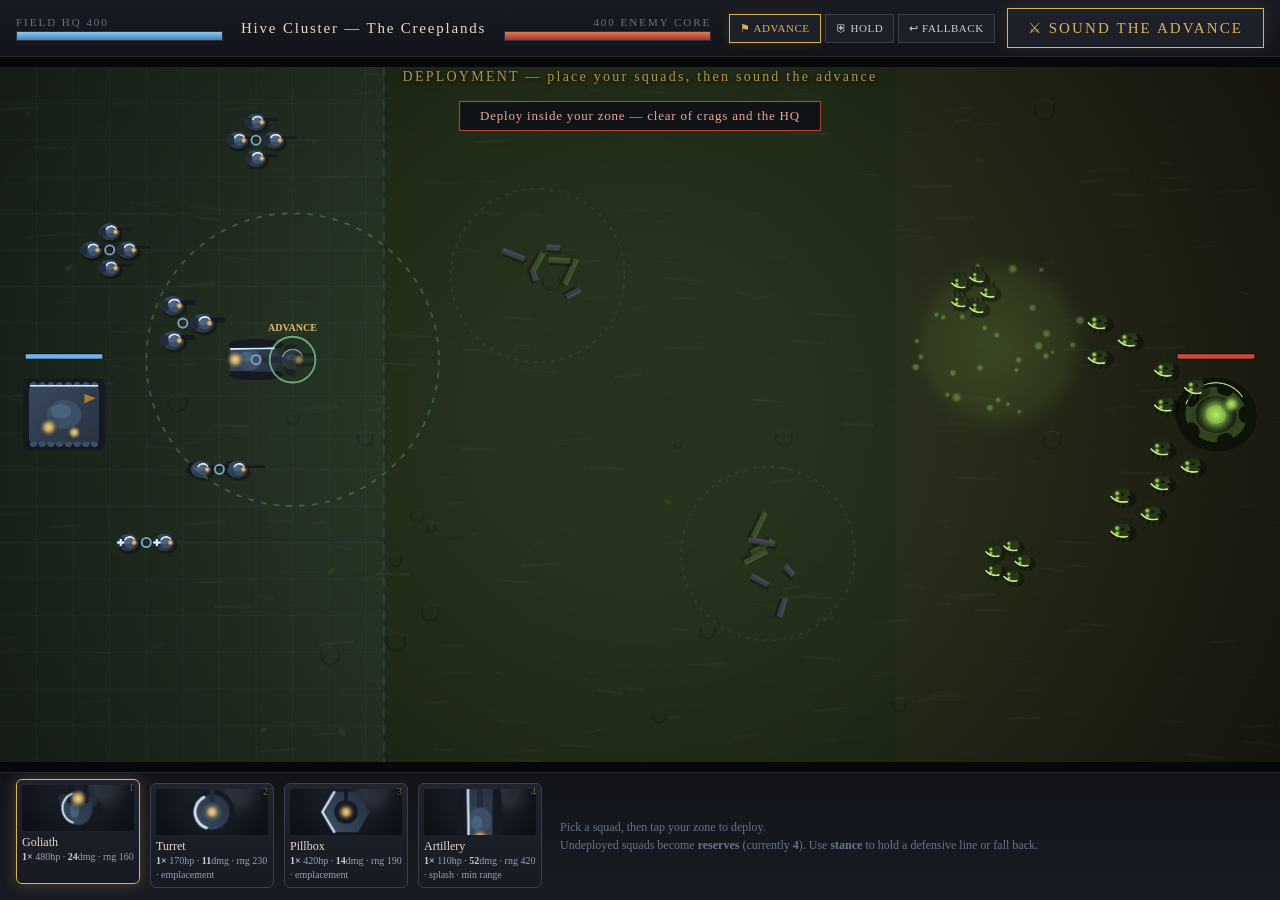
==== commit 7620675d: "Codex lore expansion, faction-aware ending, and post-boss reinforcements - Codex: three new standalo" ====
--- a/test_battle.html
+++ b/test_battle.html
@@ -82,6 +82,8 @@
   if (mode === 'facselect') { UI.showFactionSelect(); document.title = errs.length ? 'ERRORS' : 'FACSELECT OK'; return; }
   if (mode === 'codex') { UI.showCodex(); document.title = errs.length ? 'ERRORS' : 'CODEX OK'; return; }
   if (mode === 'codexfac') { UI.showCodexFaction(q.get('fac') || 'syndicate'); document.title = errs.length ? 'ERRORS' : 'CODEXFAC OK'; return; }
+  if (mode === 'codexobelisks') { UI.showCodexObelisks(); document.title = errs.length ? 'ERRORS' : 'CODEXOBELISKS OK'; return; }
+  if (mode === 'victory') { UI.showVictory(); document.title = errs.length ? 'ERRORS' : 'VICTORY OK'; return; }
   if (mode === 'settings') { UI.showSettings(() => {}); document.title = errs.length ? 'ERRORS' : 'SETTINGS OK'; return; }
   if (mode === 'export') { UI.showSaveData('export'); document.title = errs.length ? 'ERRORS' : 'EXPORT OK'; return; }
   if (mode === 'import') { UI.showSaveData('import'); document.title = errs.length ? 'ERRORS' : 'IMPORT OK'; return; }
--- a/css/style.css
+++ b/css/style.css
@@ -33,7 +33,14 @@
 .small { font-size: 12px; }
 .gold { color: var(--gold); }
 
-.screen { position: absolute; inset: 0; display: flex; flex-direction: column; }
+/* Canvases inside a screen are position:absolute/inset:0 so they still bleed
+   full-bleed under a notch/home-indicator; normal-flow chrome (bars, tray,
+   buttons) sits inside this padding and stays clear of it. */
+.screen {
+  position: absolute; inset: 0; display: flex; flex-direction: column;
+  padding: env(safe-area-inset-top) env(safe-area-inset-right)
+           env(safe-area-inset-bottom) env(safe-area-inset-left);
+}
 
 button {
   font-family: var(--serif);
@@ -64,7 +71,8 @@
 #titleCanvas { position: absolute; inset: 0; width: 100%; height: 100%; }
 .titleInner { text-align: center; position: relative; z-index: 1; padding: 0 16px; }
 .versionTag {
-  position: absolute; right: calc(10px + env(safe-area-inset-right)); bottom: calc(8px + env(safe-area-inset-bottom));
+  /* #title (a .screen) already pads in by the safe area, so plain offsets are enough here */
+  position: absolute; right: 10px; bottom: 8px;
   z-index: 1; font-size: 11px; letter-spacing: 0.05em; color: var(--dim); opacity: 0.7;
 }
 .titleKicker { letter-spacing: clamp(0.24em, 1.4vw, 0.55em); color: var(--dim); font-size: clamp(11px, 3vw, 13px); }
@@ -339,7 +347,6 @@
   .card.small { width: 108px; }
   .card.small .cardArt { height: 54px; }
   .titleName { font-size: clamp(34px, 9vh, 54px); }
-  body { padding: env(safe-area-inset-top) env(safe-area-inset-right) env(safe-area-inset-bottom) env(safe-area-inset-left); }
 }
 
 /* Portrait phones: stack the battle HUD, wrap the bars */
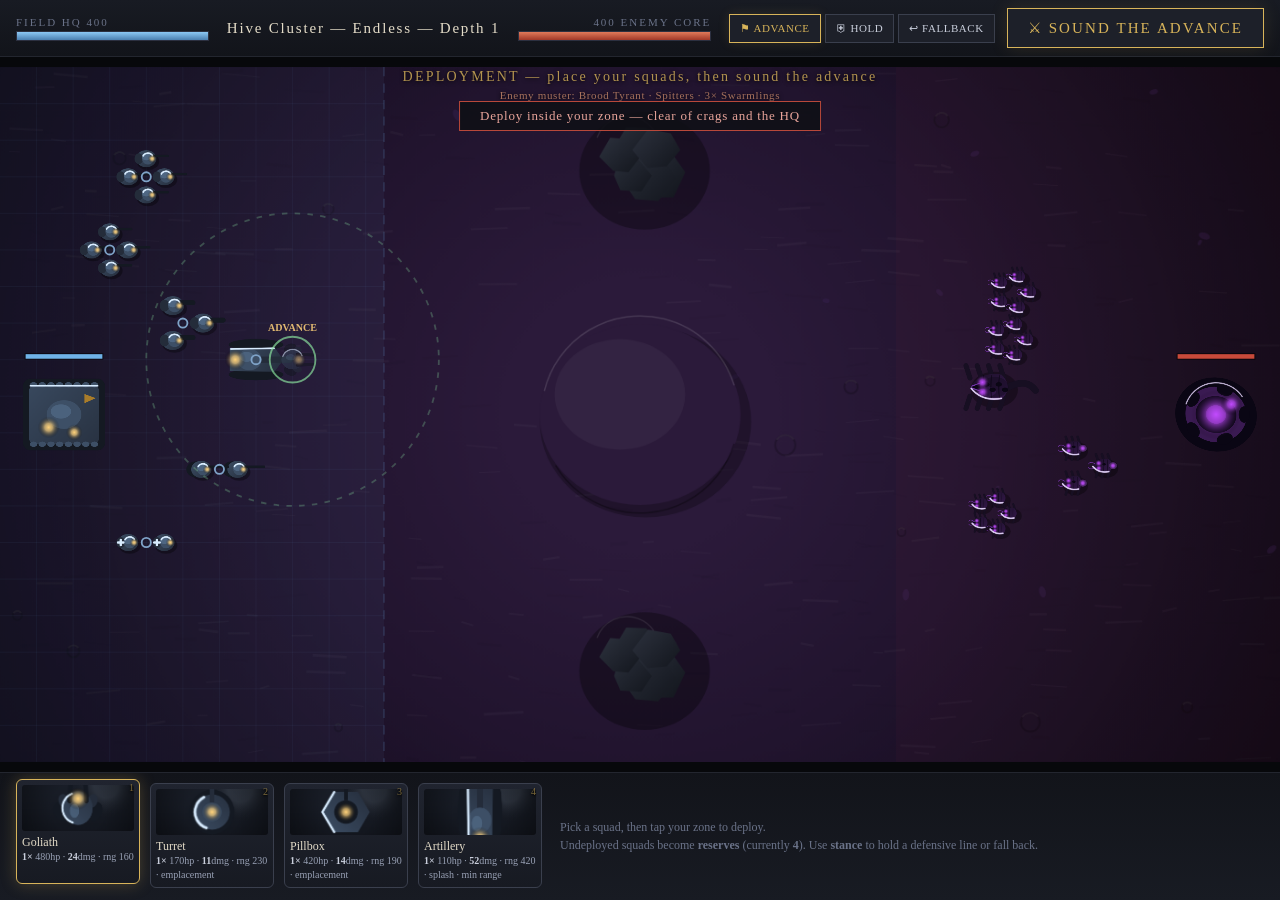
==== commit 09bd4163: "Sweep: event fixes, smarter fallback, new relics/events/maps, intel QoL - Events: trading away a squ" ====
--- a/test_battle.html
+++ b/test_battle.html
@@ -24,7 +24,7 @@
         <button id="stnFallback" class="stanceBtn">↩ FALLBACK</button>
       </div>
       <button id="btnFight" class="fightBtn">⚔ SOUND THE ADVANCE</button>
-      <div id="speedBox" class="speedBox hidden"><button id="spd0">❚❚</button><button id="spd1" class="on">1×</button><button id="spd2">2×</button></div>
+      <div id="speedBox" class="speedBox hidden"><button id="spd0">❚❚</button><button id="spd1" class="on">1×</button><button id="spd2">2×</button><button id="spd3">3×</button></div>
       <div id="reserveBox" class="hidden"><div class="hpLabel">RESERVE DROPS <span id="reserveNum"></span> <span id="reserveSquads" class="dim"></span></div><div class="reserveTrack"><div id="reserveFill"></div></div></div>
       <div id="abilityBox" class="hidden"><button id="btnAbility" class="abilityBtn"></button><div class="reserveTrack"><div id="abilityFill"></div></div></div>
     </div>
--- a/css/style.css
+++ b/css/style.css
@@ -162,7 +162,13 @@
   position: absolute; top: 12px; left: 50%; transform: translateX(-50%);
   color: #d8b45acc; font-size: 14px; letter-spacing: 0.16em; pointer-events: none;
   text-shadow: 0 1px 4px #000;
-}
+  max-width: 88%; text-align: center;
+}
+#phaseBanner .enemyIntel {
+  display: block; margin-top: 4px;
+  font-size: 11px; letter-spacing: 0.06em; color: #c88a6acc;
+}
+.wounded { color: #e8a34a; }
 #hintBanner {
   position: absolute; top: 44px; left: 50%; transform: translateX(-50%);
   background: #0e1015dd; border: 1px solid var(--blood); color: #e8a49a;
@@ -275,6 +281,10 @@
 .setRow button { padding: 5px 14px; font-size: 12px; min-width: 56px; }
 .setOpts { display: flex; gap: 6px; }
 .setRow button.on { border-color: var(--gold); color: var(--gold); }
+/* endless mode select */
+.modeRow { display: flex; gap: 10px; justify-content: center; }
+.modeRow button.on { border-color: var(--gold); color: var(--gold); box-shadow: 0 0 12px #d8b45a22; }
+
 /* faction select */
 .brutalToggle {
   display: block; max-width: 520px; margin: 14px auto 0; text-align: left;
